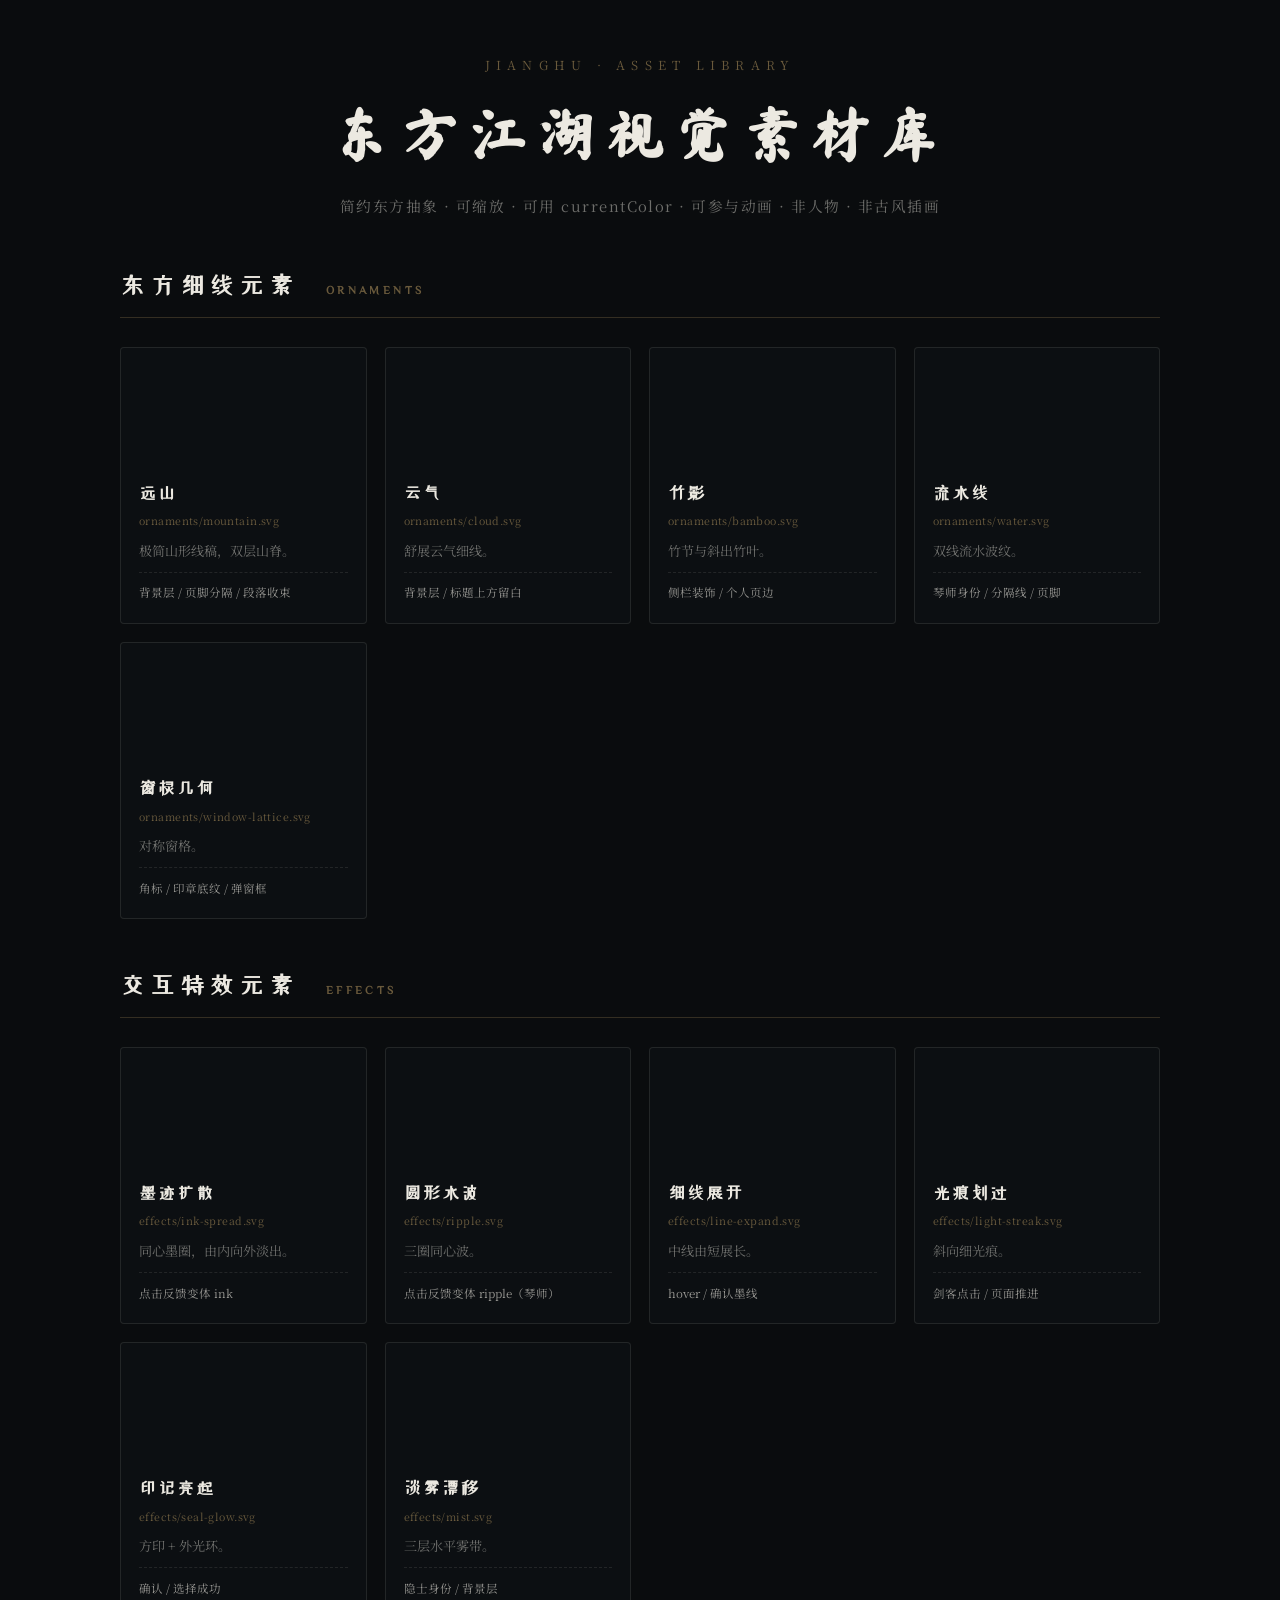
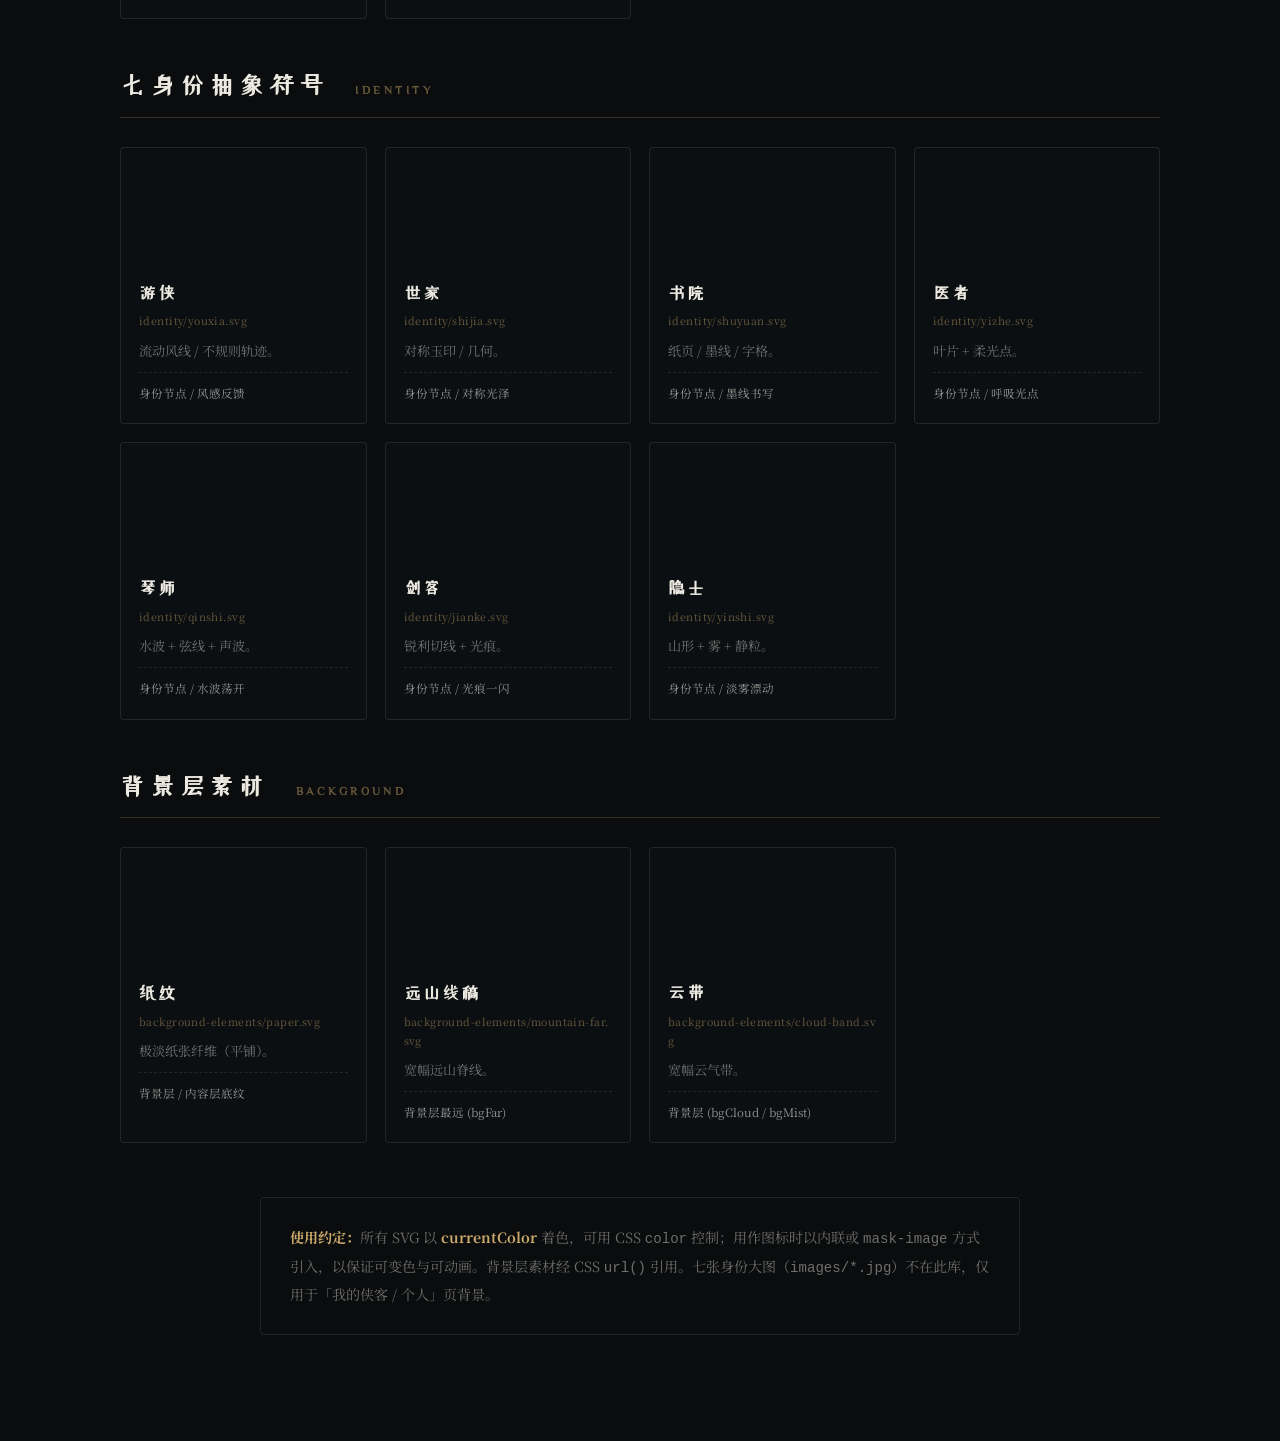
==== assets/preview.html @ d7da9f15 "refactor: v5 design system + asset library" ====
<!DOCTYPE html>
<html lang="zh-CN">
<head>
<meta charset="UTF-8">
<meta name="viewport" content="width=device-width, initial-scale=1.0">
<title>东方江湖 · 视觉素材库</title>
<link href="https://fonts.googleapis.com/css2?family=Noto+Serif+SC:wght@400;500;700&family=Ma+Shan+Zheng&family=ZCOOL+XiaoWei&display=swap" rel="stylesheet">
<style>
:root{
  --ink-0:#0a0c0e; --fog:#ece9e1; --fog-soft:rgba(236,233,225,.62); --ink-soft:rgba(220,217,208,.48);
  --gold:#c9a86a; --gold-soft:rgba(201,168,106,.5); --hairline:rgba(201,168,106,.22); --hairline-soft:rgba(236,233,225,.10);
  --glass:rgba(18,22,26,.42);
}
*{box-sizing:border-box;margin:0;padding:0;}
body{font-family:'Noto Serif SC',serif;background:var(--ink-0);color:var(--fog);line-height:1.8;padding:6vh 22px 12vh;-webkit-font-smoothing:antialiased;}
.wrap{max-width:1040px;margin:0 auto;}
header{text-align:center;margin-bottom:5vh;}
.k{font-size:.78rem;letter-spacing:.5em;color:var(--gold-soft);text-transform:uppercase;}
h1{font-family:'Ma Shan Zheng',cursive;font-size:clamp(2.4rem,7vw,3.6rem);letter-spacing:.18em;margin:.4rem 0;}
.sub{color:var(--ink-soft);letter-spacing:.1em;font-size:.92rem;}
.cat{margin:5vh 0;}
.cat h2{font-family:'ZCOOL XiaoWei',serif;font-size:1.5rem;letter-spacing:.2em;color:var(--fog);padding-bottom:.6rem;border-bottom:1px solid var(--hairline);margin-bottom:1.8rem;}
.cat h2 span{font-size:.72rem;letter-spacing:.3em;color:var(--gold-soft);margin-left:1rem;}
.grid{display:grid;grid-template-columns:repeat(auto-fill,minmax(220px,1fr));gap:18px;}
.item{background:var(--glass);border:1px solid var(--hairline-soft);border-radius:4px;padding:20px 18px;transition:transform .4s cubic-bezier(.22,.61,.36,1),border-color .4s;}
.item:hover{transform:translateY(-4px);border-color:var(--hairline);}
.thumb{height:96px;display:grid;place-items:center;margin-bottom:14px;color:var(--gold);}
.thumb i{display:block;width:84px;height:84px;background:currentColor;-webkit-mask:center/contain no-repeat;mask:center/contain no-repeat;}
.item h3{font-family:'ZCOOL XiaoWei',serif;font-size:1.05rem;letter-spacing:.12em;color:var(--fog);}
.item .path{font-size:.66rem;color:var(--gold-soft);letter-spacing:.04em;margin:.2rem 0 .6rem;word-break:break-all;}
.item .use{font-size:.82rem;color:var(--ink-soft);line-height:1.7;}
.item .loc{font-size:.72rem;color:var(--fog-soft);margin-top:.6rem;padding-top:.6rem;border-top:1px dashed var(--hairline-soft);}
.note{max-width:760px;margin:6vh auto 0;padding:1.6rem 1.8rem;border:1px solid var(--hairline-soft);border-radius:4px;color:var(--ink-soft);font-size:.88rem;line-height:1.9;}
.note b{color:var(--gold);}
</style>
</head>
<body>
<div class="wrap">
  <header>
    <div class="k">JIANGHU · ASSET LIBRARY</div>
    <h1>东方江湖视觉素材库</h1>
    <p class="sub">简约东方抽象 · 可缩放 · 可用 currentColor · 可参与动画 · 非人物 · 非古风插画</p>
  </header>

  <section class="cat">
    <h2>东方细线元素 <span>ORNAMENTS</span></h2>
    <div class="grid">
      <div class="item"><div class="thumb"><i style="--m:url('jianghu/ornaments/mountain.svg')"></i></div><h3>远山</h3><div class="path">ornaments/mountain.svg</div><div class="use">极简山形线稿，双层山脊。</div><div class="loc">背景层 / 页脚分隔 / 段落收束</div></div>
      <div class="item"><div class="thumb"><i style="--m:url('jianghu/ornaments/cloud.svg')"></i></div><h3>云气</h3><div class="path">ornaments/cloud.svg</div><div class="use">舒展云气细线。</div><div class="loc">背景层 / 标题上方留白</div></div>
      <div class="item"><div class="thumb"><i style="--m:url('jianghu/ornaments/bamboo.svg')"></i></div><h3>竹影</h3><div class="path">ornaments/bamboo.svg</div><div class="use">竹节与斜出竹叶。</div><div class="loc">侧栏装饰 / 个人页边</div></div>
      <div class="item"><div class="thumb"><i style="--m:url('jianghu/ornaments/water.svg')"></i></div><h3>流水线</h3><div class="path">ornaments/water.svg</div><div class="use">双线流水波纹。</div><div class="loc">琴师身份 / 分隔线 / 页脚</div></div>
      <div class="item"><div class="thumb"><i style="--m:url('jianghu/ornaments/window-lattice.svg')"></i></div><h3>窗棂几何</h3><div class="path">ornaments/window-lattice.svg</div><div class="use">对称窗格。</div><div class="loc">角标 / 印章底纹 / 弹窗框</div></div>
    </div>
  </section>

  <section class="cat">
    <h2>交互特效元素 <span>EFFECTS</span></h2>
    <div class="grid">
      <div class="item"><div class="thumb"><i style="--m:url('jianghu/effects/ink-spread.svg')"></i></div><h3>墨迹扩散</h3><div class="path">effects/ink-spread.svg</div><div class="use">同心墨圈，由内向外淡出。</div><div class="loc">点击反馈变体 ink</div></div>
      <div class="item"><div class="thumb"><i style="--m:url('jianghu/effects/ripple.svg')"></i></div><h3>圆形水波</h3><div class="path">effects/ripple.svg</div><div class="use">三圈同心波。</div><div class="loc">点击反馈变体 ripple（琴师）</div></div>
      <div class="item"><div class="thumb"><i style="--m:url('jianghu/effects/line-expand.svg')"></i></div><h3>细线展开</h3><div class="path">effects/line-expand.svg</div><div class="use">中线由短展长。</div><div class="loc">hover / 确认墨线</div></div>
      <div class="item"><div class="thumb"><i style="--m:url('jianghu/effects/light-streak.svg')"></i></div><h3>光痕划过</h3><div class="path">effects/light-streak.svg</div><div class="use">斜向细光痕。</div><div class="loc">剑客点击 / 页面推进</div></div>
      <div class="item"><div class="thumb"><i style="--m:url('jianghu/effects/seal-glow.svg')"></i></div><h3>印记亮起</h3><div class="path">effects/seal-glow.svg</div><div class="use">方印 + 外光环。</div><div class="loc">确认 / 选择成功</div></div>
      <div class="item"><div class="thumb"><i style="--m:url('jianghu/effects/mist.svg')"></i></div><h3>淡雾漂移</h3><div class="path">effects/mist.svg</div><div class="use">三层水平雾带。</div><div class="loc">隐士身份 / 背景层</div></div>
    </div>
  </section>

  <section class="cat">
    <h2>七身份抽象符号 <span>IDENTITY</span></h2>
    <div class="grid">
      <div class="item"><div class="thumb"><i style="--m:url('jianghu/identity/youxia.svg')"></i></div><h3>游侠</h3><div class="path">identity/youxia.svg</div><div class="use">流动风线 / 不规则轨迹。</div><div class="loc">身份节点 / 风感反馈</div></div>
      <div class="item"><div class="thumb"><i style="--m:url('jianghu/identity/shijia.svg')"></i></div><h3>世家</h3><div class="path">identity/shijia.svg</div><div class="use">对称玉印 / 几何。</div><div class="loc">身份节点 / 对称光泽</div></div>
      <div class="item"><div class="thumb"><i style="--m:url('jianghu/identity/shuyuan.svg')"></i></div><h3>书院</h3><div class="path">identity/shuyuan.svg</div><div class="use">纸页 / 墨线 / 字格。</div><div class="loc">身份节点 / 墨线书写</div></div>
      <div class="item"><div class="thumb"><i style="--m:url('jianghu/identity/yizhe.svg')"></i></div><h3>医者</h3><div class="path">identity/yizhe.svg</div><div class="use">叶片 + 柔光点。</div><div class="loc">身份节点 / 呼吸光点</div></div>
      <div class="item"><div class="thumb"><i style="--m:url('jianghu/identity/qinshi.svg')"></i></div><h3>琴师</h3><div class="path">identity/qinshi.svg</div><div class="use">水波 + 弦线 + 声波。</div><div class="loc">身份节点 / 水波荡开</div></div>
      <div class="item"><div class="thumb"><i style="--m:url('jianghu/identity/jianke.svg')"></i></div><h3>剑客</h3><div class="path">identity/jianke.svg</div><div class="use">锐利切线 + 光痕。</div><div class="loc">身份节点 / 光痕一闪</div></div>
      <div class="item"><div class="thumb"><i style="--m:url('jianghu/identity/yinshi.svg')"></i></div><h3>隐士</h3><div class="path">identity/yinshi.svg</div><div class="use">山形 + 雾 + 静粒。</div><div class="loc">身份节点 / 淡雾漂动</div></div>
    </div>
  </section>

  <section class="cat">
    <h2>背景层素材 <span>BACKGROUND</span></h2>
    <div class="grid">
      <div class="item"><div class="thumb"><i style="--m:url('jianghu/background-elements/paper.svg')"></i></div><h3>纸纹</h3><div class="path">background-elements/paper.svg</div><div class="use">极淡纸张纤维（平铺）。</div><div class="loc">背景层 / 内容层底纹</div></div>
      <div class="item"><div class="thumb"><i style="--m:url('jianghu/background-elements/mountain-far.svg')"></i></div><h3>远山线稿</h3><div class="path">background-elements/mountain-far.svg</div><div class="use">宽幅远山脊线。</div><div class="loc">背景层最远 (bgFar)</div></div>
      <div class="item"><div class="thumb"><i style="--m:url('jianghu/background-elements/cloud-band.svg')"></i></div><h3>云带</h3><div class="path">background-elements/cloud-band.svg</div><div class="use">宽幅云气带。</div><div class="loc">背景层 (bgCloud / bgMist)</div></div>
    </div>
  </section>

  <div class="note">
    <b>使用约定：</b>所有 SVG 以 <b>currentColor</b> 着色，可用 CSS <code>color</code> 控制；用作图标时以内联或 <code>mask-image</code> 方式引入，以保证可变色与可动画。背景层素材经 CSS <code>url()</code> 引用。七张身份大图（<code>images/*.jpg</code>）不在此库，仅用于「我的侠客 / 个人」页背景。
  </div>
</div>
<script>document.querySelectorAll('.thumb i').forEach(e=>{e.style.webkitMaskImage=e.style.getPropertyValue('--m');e.style.maskImage=e.style.getPropertyValue('--m');});</script>
</body>
</html>
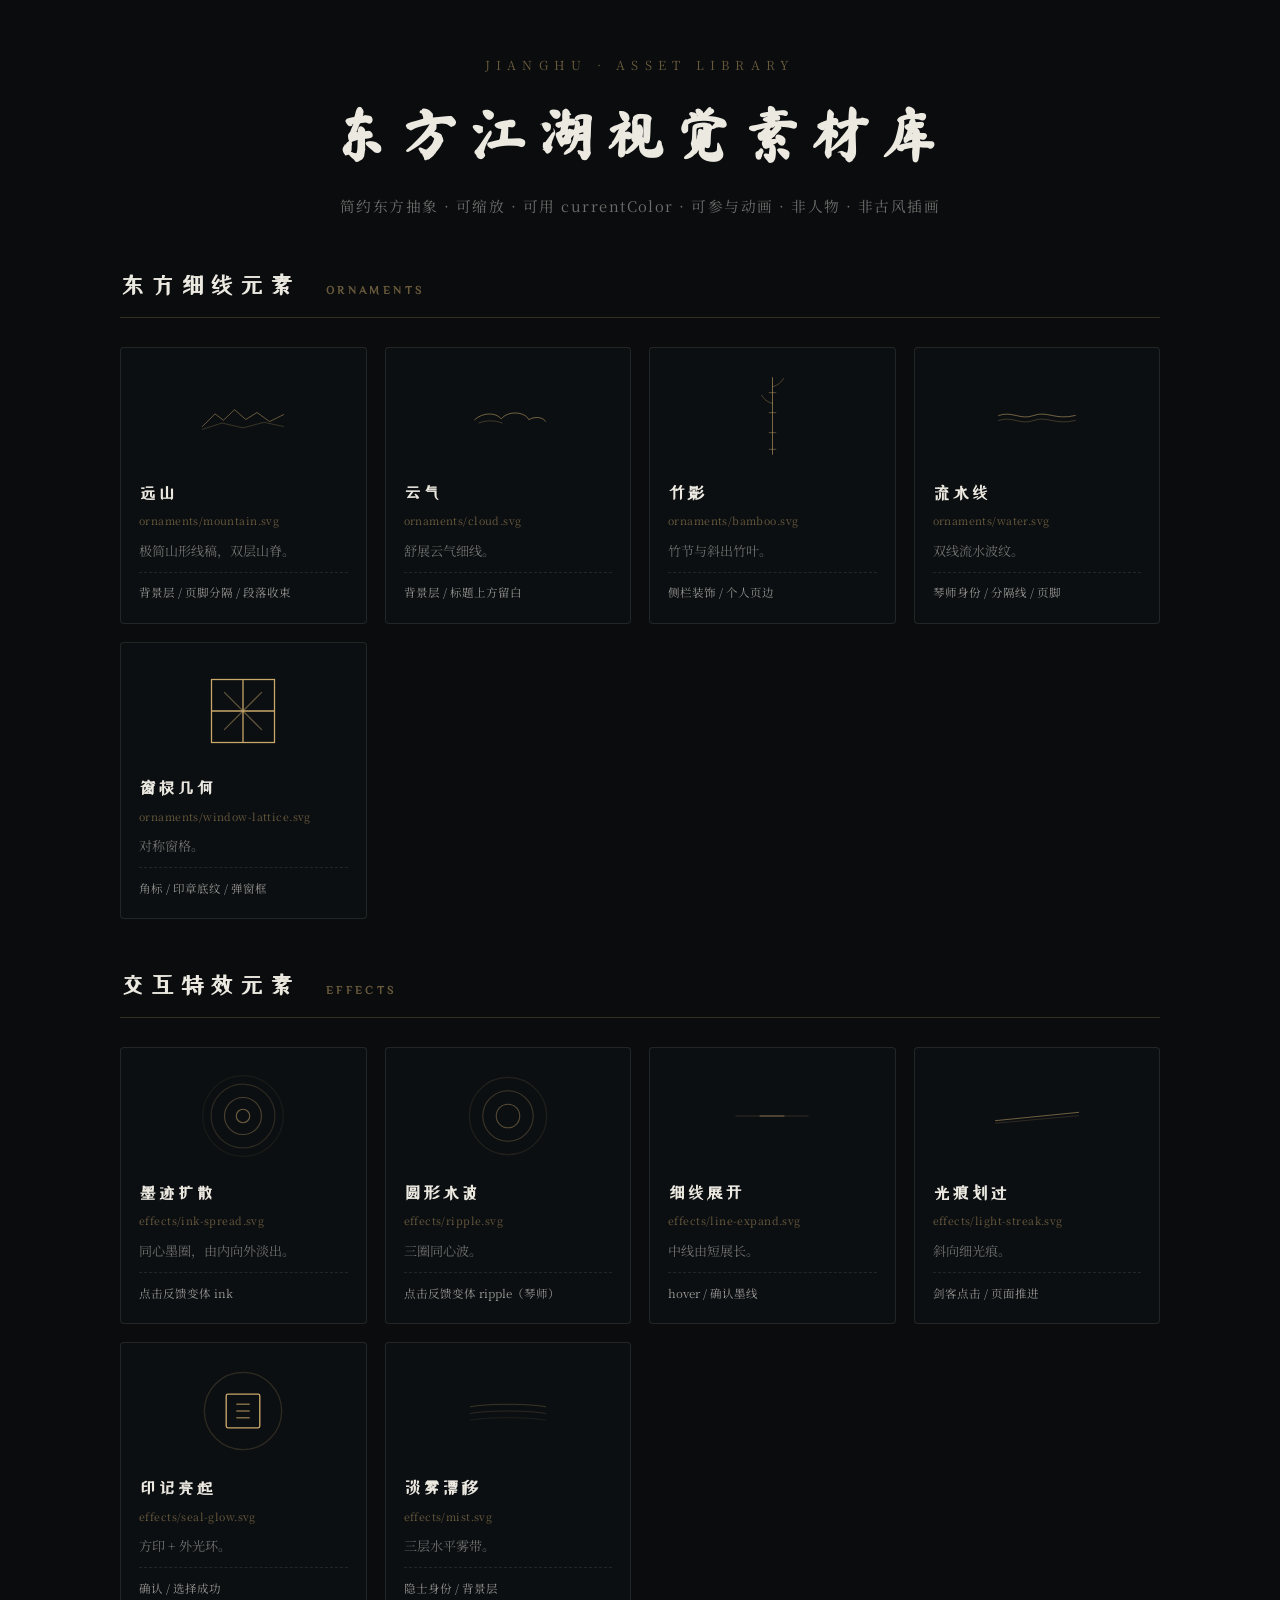
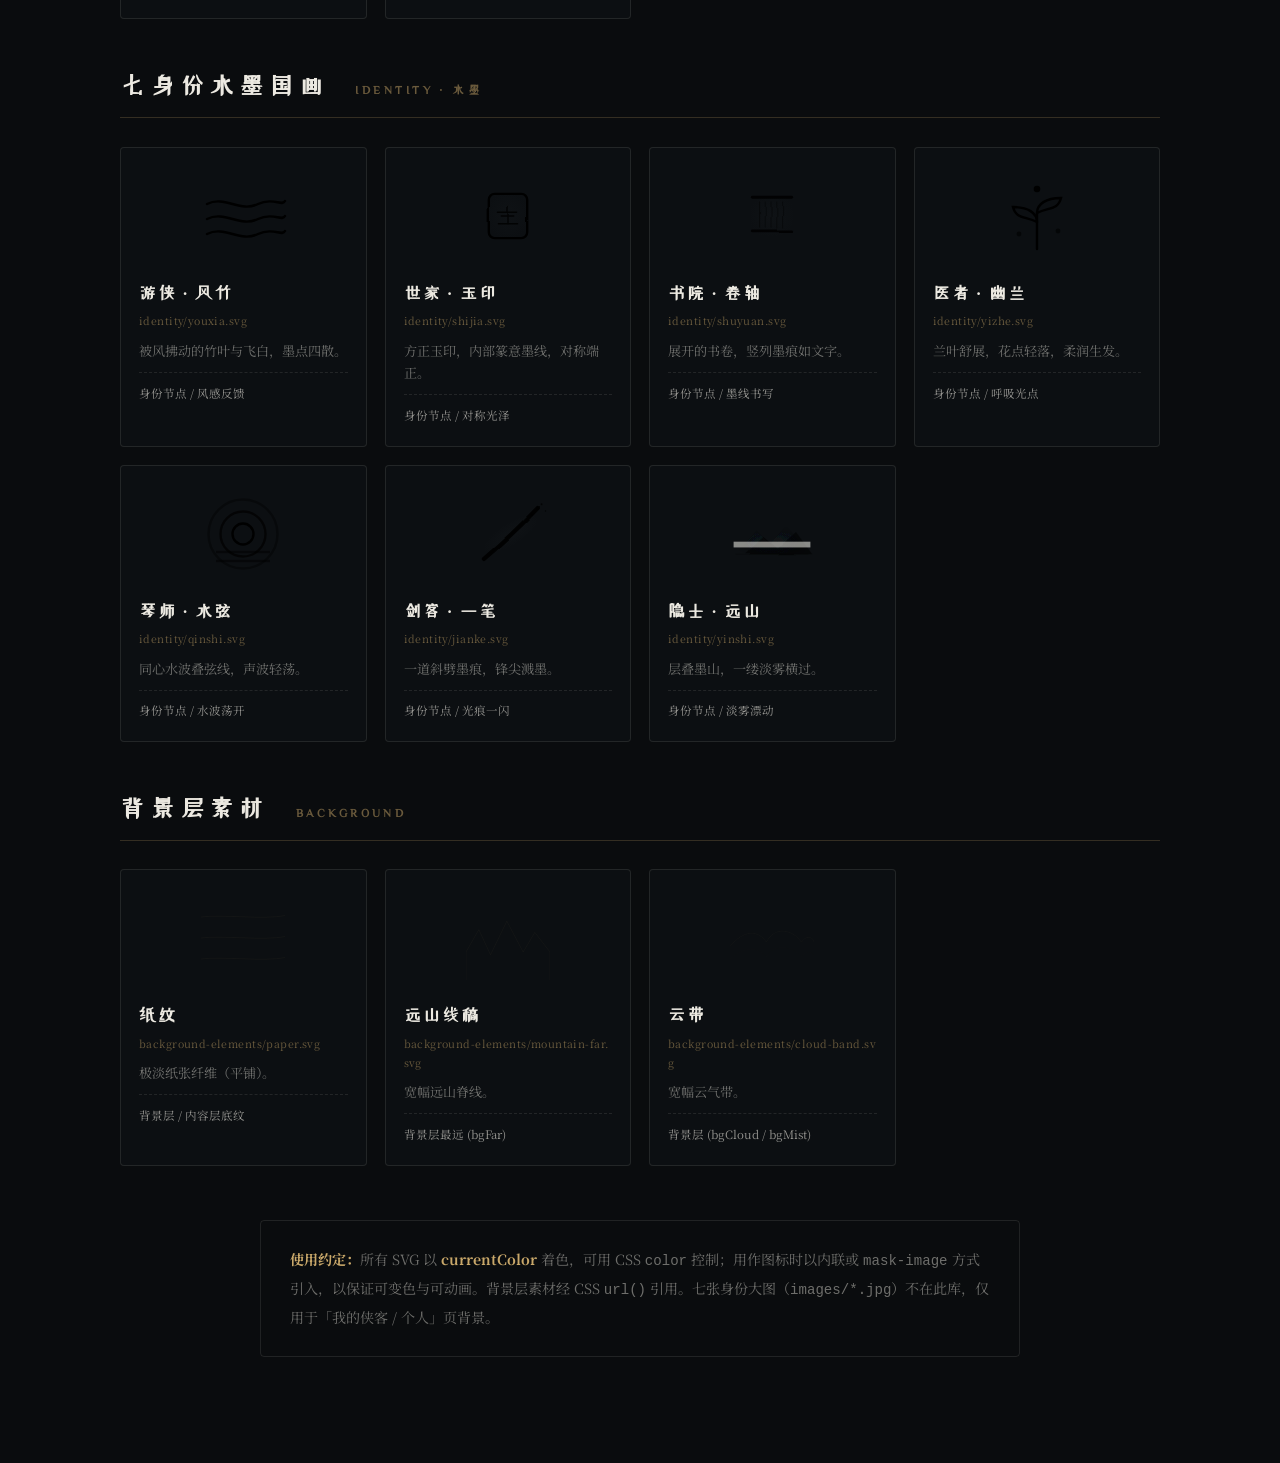
==== commit bca200e9: "fix: push ink asset files + preview (v7 retry)" ====
--- a/assets/preview.html
+++ b/assets/preview.html
@@ -26,6 +26,7 @@
 .item:hover{transform:translateY(-4px);border-color:var(--hairline);}
 .thumb{height:96px;display:grid;place-items:center;margin-bottom:14px;color:var(--gold);}
 .thumb i{display:block;width:84px;height:84px;background:currentColor;-webkit-mask:center/contain no-repeat;mask:center/contain no-repeat;}
+.thumb img{display:block;width:96px;height:96px;color:#16191b;}
 .item h3{font-family:'ZCOOL XiaoWei',serif;font-size:1.05rem;letter-spacing:.12em;color:var(--fog);}
 .item .path{font-size:.66rem;color:var(--gold-soft);letter-spacing:.04em;margin:.2rem 0 .6rem;word-break:break-all;}
 .item .use{font-size:.82rem;color:var(--ink-soft);line-height:1.7;}
@@ -66,15 +67,15 @@
   </section>
 
   <section class="cat">
-    <h2>七身份抽象符号 <span>IDENTITY</span></h2>
+    <h2>七身份水墨国画 <span>IDENTITY · 水墨</span></h2>
     <div class="grid">
-      <div class="item"><div class="thumb"><i style="--m:url('jianghu/identity/youxia.svg')"></i></div><h3>游侠</h3><div class="path">identity/youxia.svg</div><div class="use">流动风线 / 不规则轨迹。</div><div class="loc">身份节点 / 风感反馈</div></div>
-      <div class="item"><div class="thumb"><i style="--m:url('jianghu/identity/shijia.svg')"></i></div><h3>世家</h3><div class="path">identity/shijia.svg</div><div class="use">对称玉印 / 几何。</div><div class="loc">身份节点 / 对称光泽</div></div>
-      <div class="item"><div class="thumb"><i style="--m:url('jianghu/identity/shuyuan.svg')"></i></div><h3>书院</h3><div class="path">identity/shuyuan.svg</div><div class="use">纸页 / 墨线 / 字格。</div><div class="loc">身份节点 / 墨线书写</div></div>
-      <div class="item"><div class="thumb"><i style="--m:url('jianghu/identity/yizhe.svg')"></i></div><h3>医者</h3><div class="path">identity/yizhe.svg</div><div class="use">叶片 + 柔光点。</div><div class="loc">身份节点 / 呼吸光点</div></div>
-      <div class="item"><div class="thumb"><i style="--m:url('jianghu/identity/qinshi.svg')"></i></div><h3>琴师</h3><div class="path">identity/qinshi.svg</div><div class="use">水波 + 弦线 + 声波。</div><div class="loc">身份节点 / 水波荡开</div></div>
-      <div class="item"><div class="thumb"><i style="--m:url('jianghu/identity/jianke.svg')"></i></div><h3>剑客</h3><div class="path">identity/jianke.svg</div><div class="use">锐利切线 + 光痕。</div><div class="loc">身份节点 / 光痕一闪</div></div>
-      <div class="item"><div class="thumb"><i style="--m:url('jianghu/identity/yinshi.svg')"></i></div><h3>隐士</h3><div class="path">identity/yinshi.svg</div><div class="use">山形 + 雾 + 静粒。</div><div class="loc">身份节点 / 淡雾漂动</div></div>
+      <div class="item"><div class="thumb"><img src="jianghu/identity/youxia.svg" alt="游侠"></div><h3>游侠 · 风竹</h3><div class="path">identity/youxia.svg</div><div class="use">被风拂动的竹叶与飞白，墨点四散。</div><div class="loc">身份节点 / 风感反馈</div></div>
+      <div class="item"><div class="thumb"><img src="jianghu/identity/shijia.svg" alt="世家"></div><h3>世家 · 玉印</h3><div class="path">identity/shijia.svg</div><div class="use">方正玉印，内部篆意墨线，对称端正。</div><div class="loc">身份节点 / 对称光泽</div></div>
+      <div class="item"><div class="thumb"><img src="jianghu/identity/shuyuan.svg" alt="书院"></div><h3>书院 · 卷轴</h3><div class="path">identity/shuyuan.svg</div><div class="use">展开的书卷，竖列墨痕如文字。</div><div class="loc">身份节点 / 墨线书写</div></div>
+      <div class="item"><div class="thumb"><img src="jianghu/identity/yizhe.svg" alt="医者"></div><h3>医者 · 幽兰</h3><div class="path">identity/yizhe.svg</div><div class="use">兰叶舒展，花点轻落，柔润生发。</div><div class="loc">身份节点 / 呼吸光点</div></div>
+      <div class="item"><div class="thumb"><img src="jianghu/identity/qinshi.svg" alt="琴师"></div><h3>琴师 · 水弦</h3><div class="path">identity/qinshi.svg</div><div class="use">同心水波叠弦线，声波轻荡。</div><div class="loc">身份节点 / 水波荡开</div></div>
+      <div class="item"><div class="thumb"><img src="jianghu/identity/jianke.svg" alt="剑客"></div><h3>剑客 · 一笔</h3><div class="path">identity/jianke.svg</div><div class="use">一道斜劈墨痕，锋尖溅墨。</div><div class="loc">身份节点 / 光痕一闪</div></div>
+      <div class="item"><div class="thumb"><img src="jianghu/identity/yinshi.svg" alt="隐士"></div><h3>隐士 · 远山</h3><div class="path">identity/yinshi.svg</div><div class="use">层叠墨山，一缕淡雾横过。</div><div class="loc">身份节点 / 淡雾漂动</div></div>
     </div>
   </section>
 
